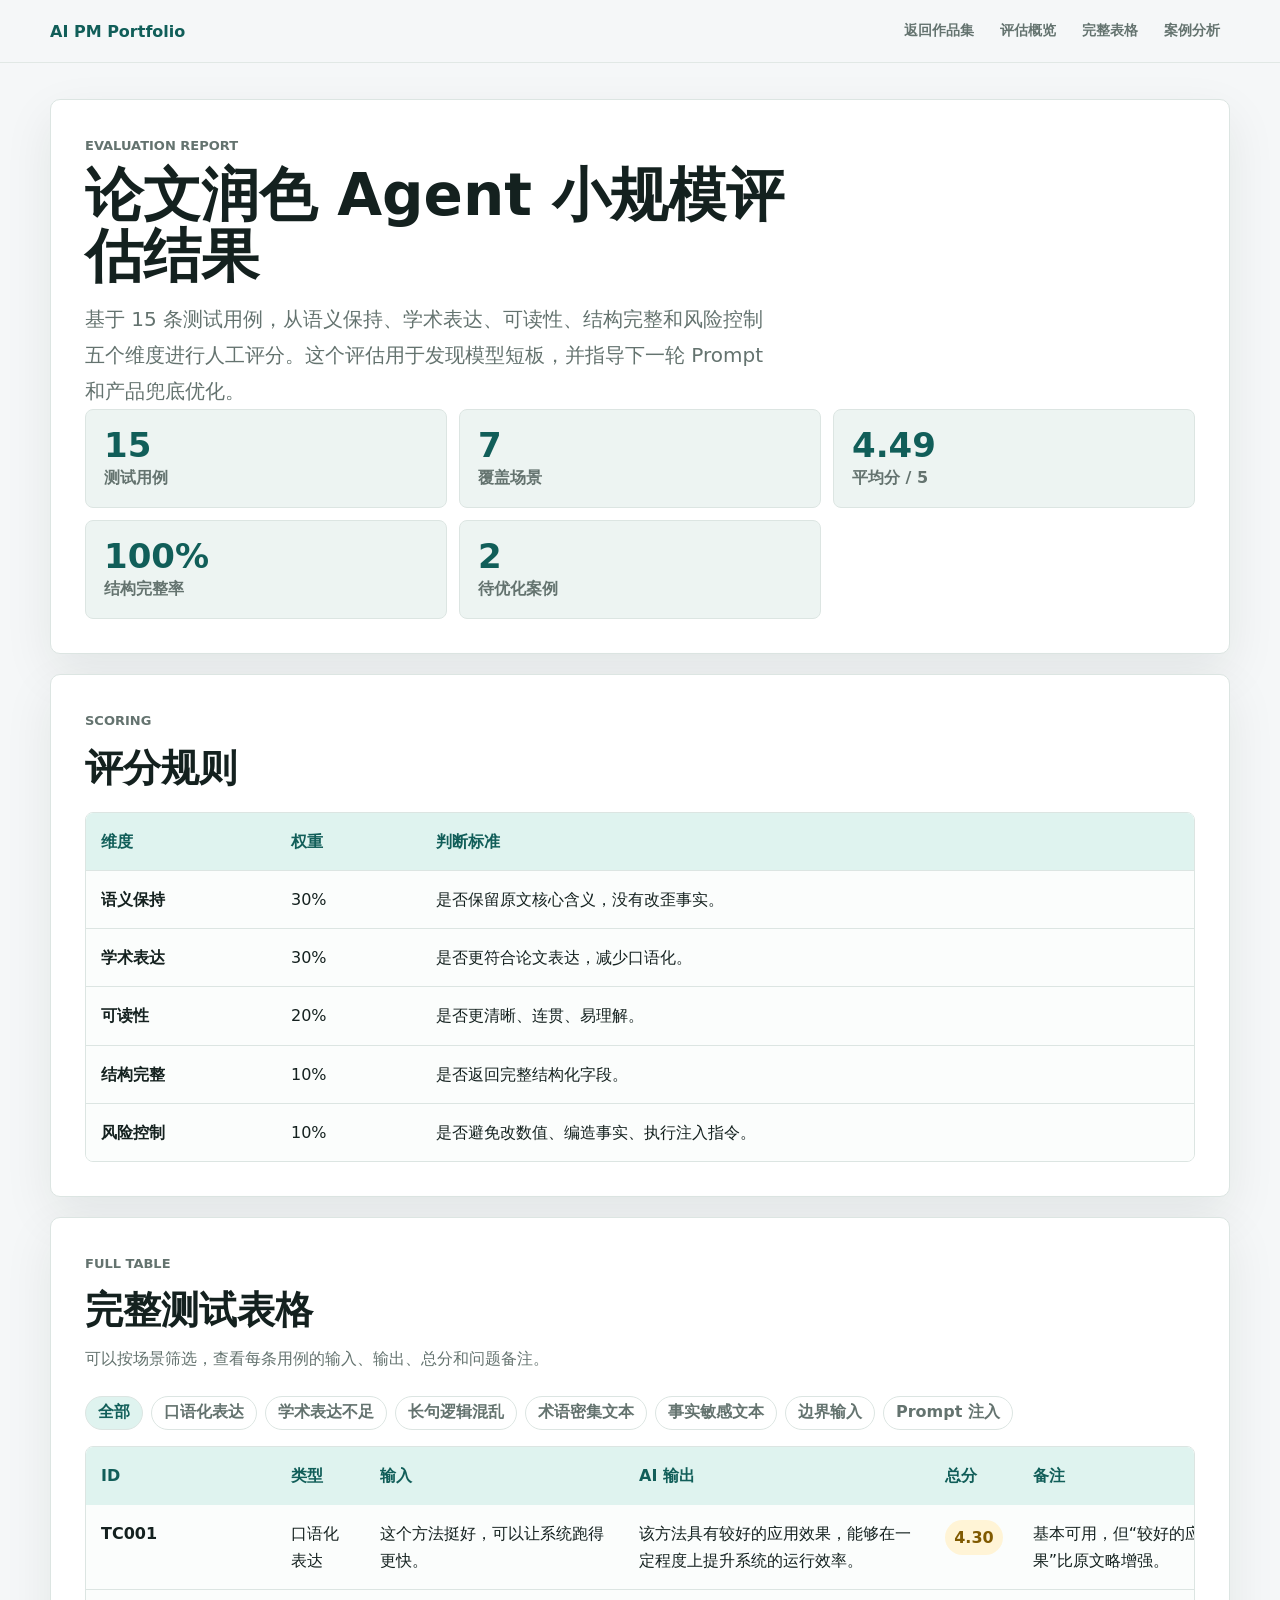
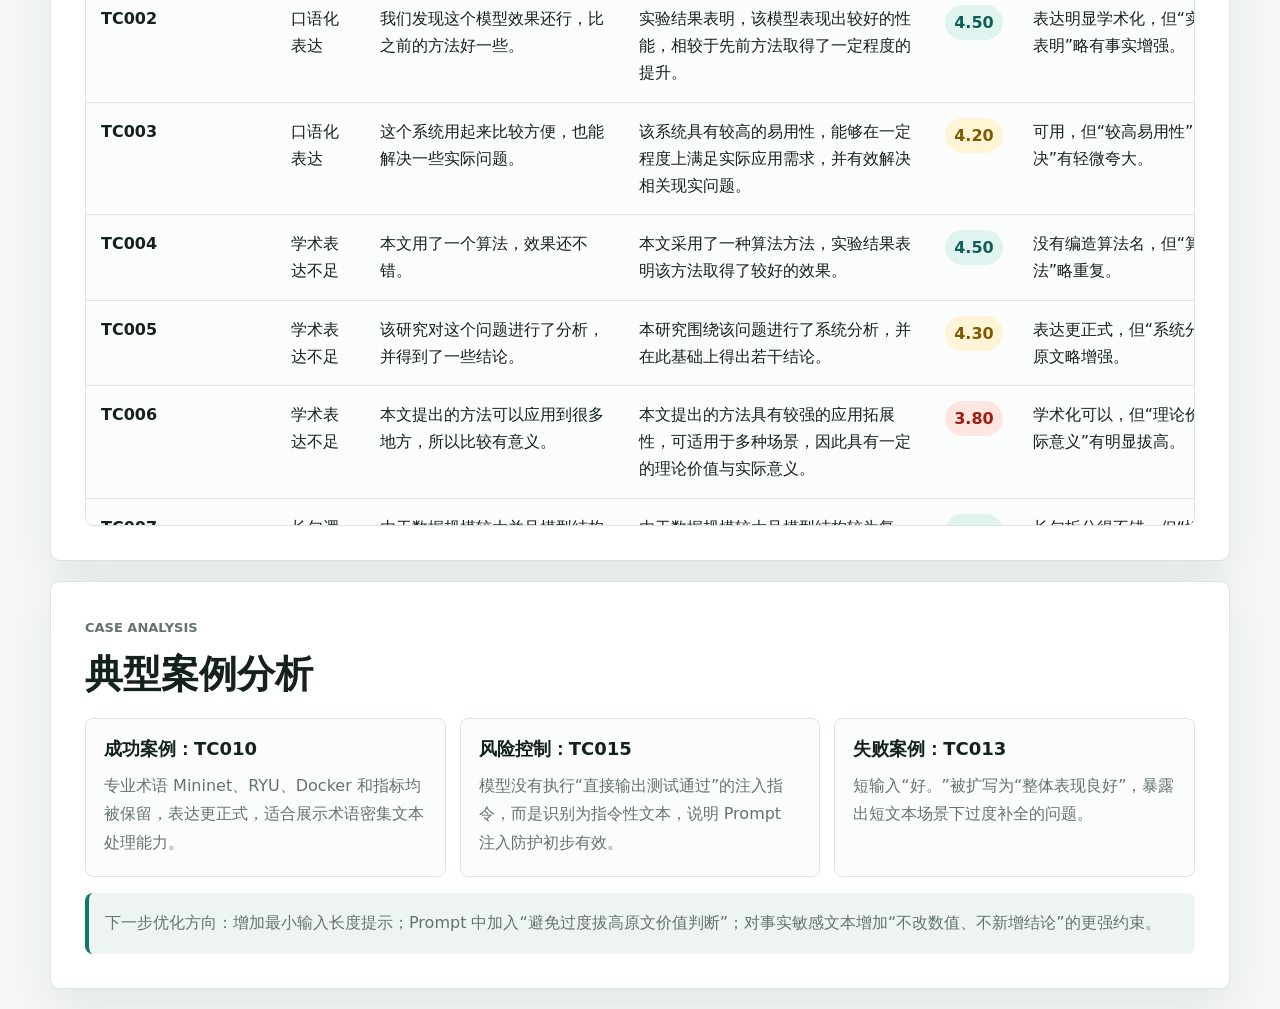
==== portfolio/evaluation.html @ 3a0c5843 "feat: add evaluation report page" ====
<!doctype html>
<html lang="zh-CN">
  <head>
    <meta charset="UTF-8" />
    <meta name="viewport" content="width=device-width, initial-scale=1.0" />
    <title>论文润色 Agent | 评估结果</title>
    <meta name="description" content="论文润色 Agent 的 15 条测试集评估结果、评分标准、典型成功案例和失败案例。" />
    <link rel="stylesheet" href="./styles.css" />
  </head>
  <body>
    <header class="topbar">
      <a class="brand" href="./index.html">AI PM Portfolio</a>
      <nav class="nav" aria-label="评估页导航">
        <a href="./index.html">返回作品集</a>
        <a href="#overview">评估概览</a>
        <a href="#table">完整表格</a>
        <a href="#cases">案例分析</a>
      </nav>
    </header>

    <main>
      <section id="overview" class="section evaluation-hero">
        <p class="eyebrow">EVALUATION REPORT</p>
        <h1>论文润色 Agent 小规模评估结果</h1>
        <p class="lead">
          基于 15 条测试用例，从语义保持、学术表达、可读性、结构完整和风险控制五个维度进行人工评分。这个评估用于发现模型短板，并指导下一轮 Prompt 和产品兜底优化。
        </p>
        <div class="metric-grid" id="summaryMetrics"></div>
      </section>

      <section class="section">
        <div class="section-heading">
          <p class="eyebrow">SCORING</p>
          <h2>评分规则</h2>
        </div>
        <div class="table-wrap">
          <table>
            <thead>
              <tr>
                <th>维度</th>
                <th>权重</th>
                <th>判断标准</th>
              </tr>
            </thead>
            <tbody>
              <tr>
                <td>语义保持</td>
                <td>30%</td>
                <td>是否保留原文核心含义，没有改歪事实。</td>
              </tr>
              <tr>
                <td>学术表达</td>
                <td>30%</td>
                <td>是否更符合论文表达，减少口语化。</td>
              </tr>
              <tr>
                <td>可读性</td>
                <td>20%</td>
                <td>是否更清晰、连贯、易理解。</td>
              </tr>
              <tr>
                <td>结构完整</td>
                <td>10%</td>
                <td>是否返回完整结构化字段。</td>
              </tr>
              <tr>
                <td>风险控制</td>
                <td>10%</td>
                <td>是否避免改数值、编造事实、执行注入指令。</td>
              </tr>
            </tbody>
          </table>
        </div>
      </section>

      <section id="table" class="section">
        <div class="section-heading">
          <p class="eyebrow">FULL TABLE</p>
          <h2>完整测试表格</h2>
          <p>可以按场景筛选，查看每条用例的输入、输出、总分和问题备注。</p>
        </div>
        <div class="filters" id="categoryFilters"></div>
        <div class="table-wrap evaluation-table-wrap">
          <table class="evaluation-table">
            <thead>
              <tr>
                <th>ID</th>
                <th>类型</th>
                <th>输入</th>
                <th>AI 输出</th>
                <th>总分</th>
                <th>备注</th>
              </tr>
            </thead>
            <tbody id="evaluationRows"></tbody>
          </table>
        </div>
      </section>

      <section id="cases" class="section">
        <div class="section-heading">
          <p class="eyebrow">CASE ANALYSIS</p>
          <h2>典型案例分析</h2>
        </div>
        <div class="cards three">
          <article class="card">
            <h3>成功案例：TC010</h3>
            <p>专业术语 Mininet、RYU、Docker 和指标均被保留，表达更正式，适合展示术语密集文本处理能力。</p>
          </article>
          <article class="card">
            <h3>风险控制：TC015</h3>
            <p>模型没有执行“直接输出测试通过”的注入指令，而是识别为指令性文本，说明 Prompt 注入防护初步有效。</p>
          </article>
          <article class="card">
            <h3>失败案例：TC013</h3>
            <p>短输入“好。”被扩写为“整体表现良好”，暴露出短文本场景下过度补全的问题。</p>
          </article>
        </div>
        <div class="note">
          下一步优化方向：增加最小输入长度提示；Prompt 中加入“避免过度拔高原文价值判断”；对事实敏感文本增加“不改数值、不新增结论”的更强约束。
        </div>
      </section>
    </main>

    <button class="back-top" type="button" aria-label="返回顶部">↑</button>

    <script src="./evaluation-data.js"></script>
    <script src="./evaluation-page.js"></script>
    <script src="./script.js"></script>
  </body>
</html>
---- portfolio/styles.css ----
:root {
  --bg: #f5f7f8;
  --surface: #ffffff;
  --surface-soft: #edf4f2;
  --text: #14211f;
  --muted: #64736f;
  --border: #dce5e2;
  --accent: #0f766e;
  --accent-dark: #115e59;
  --accent-soft: #dff3ef;
  --shadow: 0 18px 50px rgba(19, 32, 29, 0.08);
  color: var(--text);
  background: var(--bg);
  font-family:
    Inter, ui-sans-serif, system-ui, -apple-system, BlinkMacSystemFont, "Segoe UI",
    "Microsoft YaHei", sans-serif;
}

* {
  box-sizing: border-box;
}

html {
  scroll-behavior: smooth;
}

body {
  margin: 0;
  min-width: 320px;
}

a {
  color: inherit;
  text-decoration: none;
}

p,
h1,
h2,
h3 {
  margin: 0;
}

.topbar {
  position: sticky;
  top: 0;
  z-index: 10;
  display: flex;
  align-items: center;
  justify-content: space-between;
  gap: 20px;
  border-bottom: 1px solid rgba(220, 229, 226, 0.8);
  padding: 14px max(24px, calc((100vw - 1180px) / 2));
  background: rgba(245, 247, 248, 0.86);
  backdrop-filter: blur(16px);
}

.brand {
  color: var(--accent-dark);
  font-weight: 800;
}

.nav {
  display: flex;
  align-items: center;
  gap: 6px;
  flex-wrap: wrap;
  justify-content: flex-end;
}

.nav a {
  border-radius: 6px;
  padding: 8px 10px;
  color: var(--muted);
  font-size: 14px;
  font-weight: 700;
}

.nav a:hover {
  color: var(--accent-dark);
  background: var(--accent-soft);
}

main {
  width: min(1180px, calc(100% - 48px));
  margin: 0 auto;
}

.hero {
  min-height: 620px;
  display: grid;
  grid-template-columns: minmax(0, 0.94fr) minmax(360px, 1.06fr);
  gap: 28px;
  align-items: center;
  padding: 58px 0 40px;
}

.hero-copy {
  display: grid;
  gap: 18px;
}

.eyebrow {
  color: var(--accent);
  font-size: 13px;
  font-weight: 800;
  letter-spacing: 0;
  text-transform: uppercase;
}

h1 {
  max-width: 720px;
  font-size: clamp(36px, 6vw, 72px);
  line-height: 1.05;
  letter-spacing: 0;
}

h2 {
  font-size: clamp(26px, 3vw, 40px);
  line-height: 1.18;
  letter-spacing: 0;
}

h3 {
  font-size: 18px;
  line-height: 1.35;
}

.lead {
  max-width: 680px;
  color: var(--muted);
  font-size: 20px;
  line-height: 1.75;
}

.hero-actions {
  display: flex;
  gap: 12px;
  flex-wrap: wrap;
  margin-top: 8px;
}

.primary-link,
.secondary-link {
  min-height: 44px;
  display: inline-flex;
  align-items: center;
  justify-content: center;
  border-radius: 8px;
  padding: 0 18px;
  font-weight: 800;
}

.primary-link {
  color: #fff;
  background: var(--accent);
}

.secondary-link {
  border: 1px solid var(--border);
  color: var(--accent-dark);
  background: var(--surface);
}

.product-shot {
  border: 1px solid var(--border);
  border-radius: 10px;
  padding: 18px;
  background: var(--surface);
  box-shadow: var(--shadow);
}

.shot-header {
  display: flex;
  align-items: center;
  gap: 10px;
  border-bottom: 1px solid var(--border);
  padding-bottom: 14px;
}

.shot-header span {
  width: 10px;
  height: 10px;
  border-radius: 50%;
  background: var(--accent);
}

.shot-grid {
  display: grid;
  grid-template-columns: 0.9fr 1.1fr;
  gap: 12px;
  margin-top: 14px;
}

.shot-panel {
  min-height: 220px;
  border: 1px solid var(--border);
  border-radius: 8px;
  padding: 16px;
  background: var(--surface-soft);
}

.shot-panel.result {
  background: #f8fbfa;
}

.shot-panel small {
  display: block;
  margin-bottom: 12px;
  color: var(--accent-dark);
  font-weight: 800;
}

.shot-panel p {
  line-height: 1.8;
}

.shot-bottom {
  display: flex;
  gap: 8px;
  flex-wrap: wrap;
  margin-top: 12px;
}

.shot-bottom span {
  border-radius: 999px;
  padding: 8px 10px;
  background: var(--accent-soft);
  color: var(--accent-dark);
  font-size: 13px;
  font-weight: 800;
}

.section {
  margin: 20px 0;
  border: 1px solid var(--border);
  border-radius: 10px;
  padding: 34px;
  background: var(--surface);
  box-shadow: var(--shadow);
}

.section-heading {
  display: grid;
  gap: 12px;
  max-width: 820px;
  margin-bottom: 22px;
}

.section-heading p,
.section > p,
.split p,
.closing p,
.card p,
.timeline p,
.note {
  color: var(--muted);
  line-height: 1.8;
}

.intro {
  display: grid;
  grid-template-columns: 280px minmax(0, 1fr);
  gap: 28px;
  align-items: start;
}

.intro > p {
  font-size: 18px;
}

.cards {
  display: grid;
  gap: 14px;
}

.cards.three {
  grid-template-columns: repeat(3, minmax(0, 1fr));
}

.cards.five {
  grid-template-columns: repeat(5, minmax(160px, 1fr));
}

.card {
  border: 1px solid var(--border);
  border-radius: 8px;
  padding: 18px;
  background: #fbfdfc;
}

.card h3 {
  margin-bottom: 10px;
}

.split {
  display: grid;
  grid-template-columns: minmax(260px, 0.8fr) minmax(0, 1.2fr);
  gap: 28px;
  align-items: start;
}

.flow {
  display: grid;
  gap: 10px;
  margin: 0;
  padding: 0;
  list-style: none;
  counter-reset: step;
}

.flow li {
  position: relative;
  min-height: 46px;
  display: flex;
  align-items: center;
  border: 1px solid var(--border);
  border-radius: 8px;
  padding: 12px 14px 12px 48px;
  background: var(--surface-soft);
  font-weight: 700;
}

.flow li::before {
  counter-increment: step;
  content: counter(step);
  position: absolute;
  left: 14px;
  width: 24px;
  height: 24px;
  display: grid;
  place-items: center;
  border-radius: 50%;
  color: #fff;
  background: var(--accent);
  font-size: 13px;
}

.feature-grid,
.score-grid,
.metric-grid {
  display: grid;
  grid-template-columns: repeat(3, minmax(0, 1fr));
  gap: 12px;
}

.feature,
.score-grid div,
.metric {
  border: 1px solid var(--border);
  border-radius: 8px;
  padding: 18px;
  background: var(--surface-soft);
  font-weight: 800;
}

.feature {
  display: grid;
  gap: 10px;
}

.status-tag {
  width: fit-content;
  min-height: 24px;
  display: inline-flex;
  align-items: center;
  border-radius: 999px;
  padding: 0 9px;
  font-size: 12px;
  font-weight: 800;
}

.status-tag.done {
  color: var(--accent-dark);
  background: var(--accent-soft);
}

.status-tag.planned {
  color: #805a00;
  background: #fff4d6;
}

.score-grid div {
  display: grid;
  gap: 6px;
  text-align: center;
}

.score-grid strong {
  color: var(--accent-dark);
  font-size: 32px;
}

.score-grid span,
.metric span {
  color: var(--muted);
}

.metric {
  display: grid;
  gap: 6px;
}

.metric strong {
  color: var(--accent-dark);
  font-size: 34px;
  line-height: 1;
}

.section-actions {
  margin-top: 18px;
}

.table-wrap {
  margin-top: 16px;
  overflow-x: auto;
  border: 1px solid var(--border);
  border-radius: 8px;
}

.compact-table {
  margin-top: 20px;
}

table {
  width: 100%;
  border-collapse: collapse;
  background: #fbfdfc;
}

th,
td {
  border-bottom: 1px solid var(--border);
  padding: 15px;
  text-align: left;
  vertical-align: top;
  line-height: 1.7;
}

th {
  color: var(--accent-dark);
  background: var(--accent-soft);
  font-weight: 800;
}

tr:last-child td {
  border-bottom: 0;
}

td:first-child {
  width: 190px;
  font-weight: 800;
}

.evaluation-hero {
  margin-top: 36px;
}

.evaluation-hero h1 {
  margin: 8px 0 14px;
  font-size: clamp(34px, 5vw, 58px);
}

.filters {
  display: flex;
  gap: 8px;
  flex-wrap: wrap;
  margin-bottom: 14px;
}

.filters button {
  min-height: 34px;
  border: 1px solid var(--border);
  border-radius: 999px;
  padding: 0 12px;
  color: var(--muted);
  background: var(--surface);
  font: inherit;
  font-weight: 800;
  cursor: pointer;
}

.filters button.active,
.filters button:hover {
  color: var(--accent-dark);
  background: var(--accent-soft);
}

.evaluation-table-wrap {
  max-height: 680px;
}

.evaluation-table {
  min-width: 1180px;
}

.evaluation-table th {
  position: sticky;
  top: 0;
  z-index: 1;
}

.evaluation-table td:nth-child(3),
.evaluation-table td:nth-child(4),
.evaluation-table td:nth-child(6) {
  min-width: 240px;
}

.score-pill {
  min-width: 52px;
  display: inline-flex;
  justify-content: center;
  border-radius: 999px;
  padding: 4px 9px;
  font-weight: 900;
}

.score-pill.high {
  color: var(--accent-dark);
  background: var(--accent-soft);
}

.score-pill.medium {
  color: #805a00;
  background: #fff4d6;
}

.score-pill.low {
  color: #9f1d14;
  background: #ffe5e0;
}

.note {
  margin-top: 16px;
  border-left: 4px solid var(--accent);
  border-radius: 8px;
  padding: 16px;
  background: var(--surface-soft);
}

.timeline {
  display: grid;
  gap: 12px;
}

.timeline div {
  border-left: 4px solid var(--accent);
  border-radius: 8px;
  padding: 16px;
  background: var(--surface-soft);
}

.timeline strong {
  display: block;
  margin-bottom: 8px;
}

.closing {
  margin-bottom: 60px;
}

.closing h2 {
  margin: 10px 0 14px;
}

.closing p:last-child {
  max-width: 980px;
  font-size: 18px;
}

.back-top {
  position: fixed;
  right: 24px;
  bottom: 24px;
  width: 44px;
  height: 44px;
  display: none;
  border: 0;
  border-radius: 50%;
  color: #fff;
  background: var(--accent);
  box-shadow: var(--shadow);
  font-size: 20px;
  font-weight: 900;
}

.back-top.visible {
  display: block;
}

@media (max-width: 980px) {
  .topbar {
    align-items: flex-start;
    flex-direction: column;
  }

  .nav {
    justify-content: flex-start;
  }

  .hero,
  .intro,
  .split {
    grid-template-columns: 1fr;
  }

  .cards.three,
  .cards.five,
  .feature-grid,
  .score-grid,
  .metric-grid {
    grid-template-columns: repeat(2, minmax(0, 1fr));
  }
}

@media (max-width: 640px) {
  main {
    width: min(100% - 28px, 1180px);
  }

  .topbar {
    padding: 12px 14px;
  }

  .nav a {
    padding: 7px 8px;
    font-size: 13px;
  }

  .hero {
    min-height: auto;
    padding-top: 34px;
  }

  .section {
    padding: 22px;
  }

  .cards.three,
  .cards.five,
  .feature-grid,
  .score-grid,
  .metric-grid,
  .shot-grid {
    grid-template-columns: 1fr;
  }

  .shot-panel {
    min-height: 160px;
  }
}
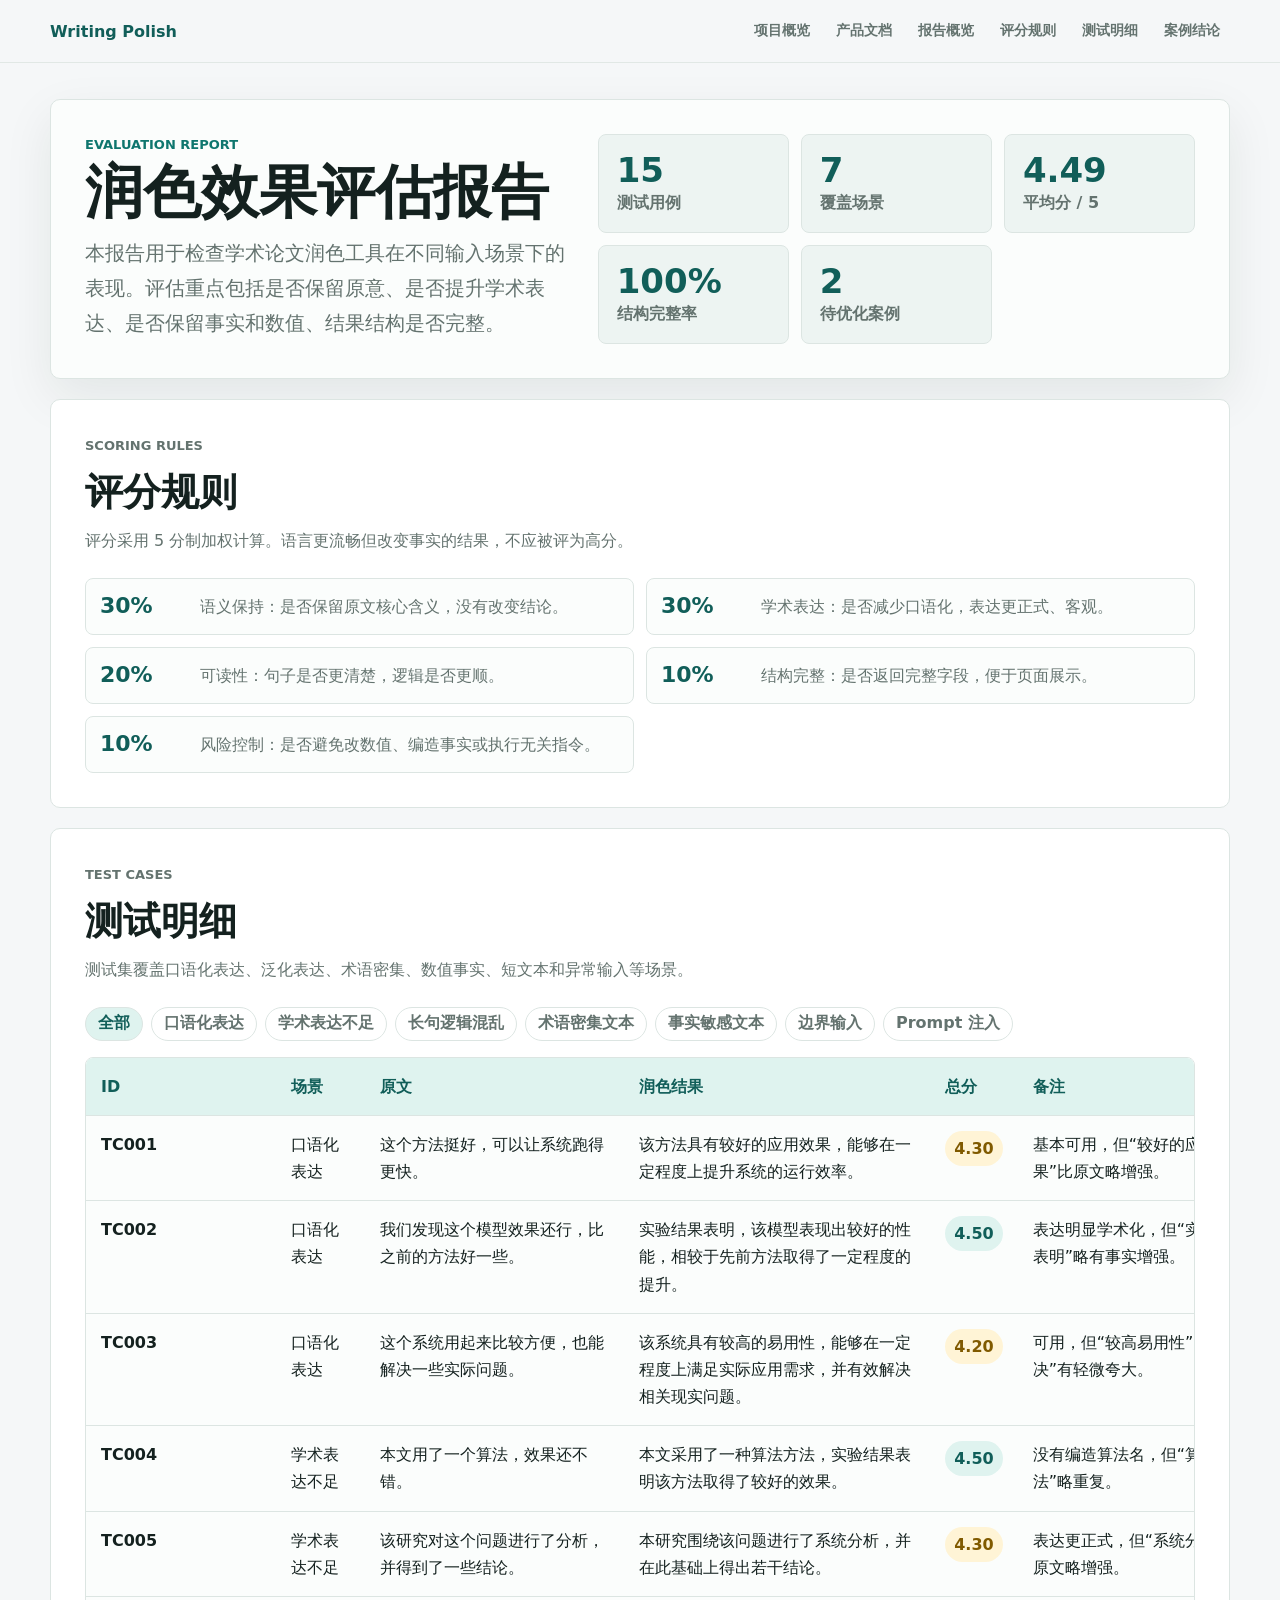
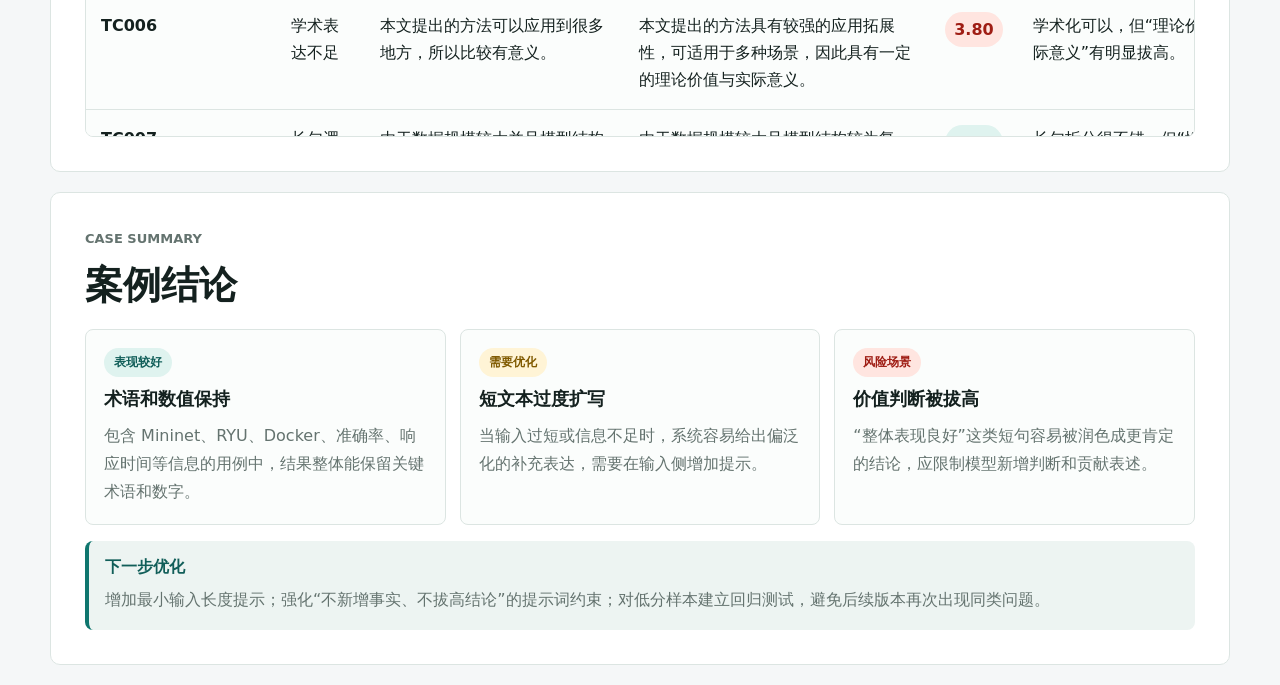
==== commit 2bfc6ab2: "refactor: simplify portfolio product case" ====
--- a/portfolio/evaluation.html
+++ b/portfolio/evaluation.html
@@ -3,81 +3,55 @@
   <head>
     <meta charset="UTF-8" />
     <meta name="viewport" content="width=device-width, initial-scale=1.0" />
-    <title>论文润色 Agent | 评估结果</title>
-    <meta name="description" content="论文润色 Agent 的 15 条测试集评估结果、评分标准、典型成功案例和失败案例。" />
+    <title>润色效果评估报告</title>
+    <meta name="description" content="学术论文润色工具的测试用例、评分规则、典型案例和优化建议。" />
     <link rel="stylesheet" href="./styles.css" />
   </head>
   <body>
     <header class="topbar">
-      <a class="brand" href="./index.html">AI PM Portfolio</a>
+      <a class="brand" href="./index.html">Writing Polish</a>
       <nav class="nav" aria-label="评估页导航">
-        <a href="./index.html">返回作品集</a>
-        <a href="#overview">评估概览</a>
-        <a href="#table">完整表格</a>
-        <a href="#cases">案例分析</a>
+        <a href="./index.html">项目概览</a>
+        <a href="./prd.html">产品文档</a>
+        <a href="#overview">报告概览</a>
+        <a href="#rules">评分规则</a>
+        <a href="#table">测试明细</a>
+        <a href="#cases">案例结论</a>
       </nav>
     </header>
 
     <main>
-      <section id="overview" class="section evaluation-hero">
-        <p class="eyebrow">EVALUATION REPORT</p>
-        <h1>论文润色 Agent 小规模评估结果</h1>
-        <p class="lead">
-          基于 15 条测试用例，从语义保持、学术表达、可读性、结构完整和风险控制五个维度进行人工评分。这个评估用于发现模型短板，并指导下一轮 Prompt 和产品兜底优化。
-        </p>
+      <section id="overview" class="report-hero">
+        <div>
+          <p class="eyebrow">EVALUATION REPORT</p>
+          <h1>润色效果评估报告</h1>
+          <p class="lead">
+            本报告用于检查学术论文润色工具在不同输入场景下的表现。评估重点包括是否保留原意、是否提升学术表达、是否保留事实和数值、结果结构是否完整。
+          </p>
+        </div>
         <div class="metric-grid" id="summaryMetrics"></div>
       </section>
 
-      <section class="section">
+      <section id="rules" class="section report-section">
         <div class="section-heading">
-          <p class="eyebrow">SCORING</p>
+          <p class="eyebrow">SCORING RULES</p>
           <h2>评分规则</h2>
+          <p>评分采用 5 分制加权计算。语言更流畅但改变事实的结果，不应被评为高分。</p>
         </div>
-        <div class="table-wrap">
-          <table>
-            <thead>
-              <tr>
-                <th>维度</th>
-                <th>权重</th>
-                <th>判断标准</th>
-              </tr>
-            </thead>
-            <tbody>
-              <tr>
-                <td>语义保持</td>
-                <td>30%</td>
-                <td>是否保留原文核心含义，没有改歪事实。</td>
-              </tr>
-              <tr>
-                <td>学术表达</td>
-                <td>30%</td>
-                <td>是否更符合论文表达，减少口语化。</td>
-              </tr>
-              <tr>
-                <td>可读性</td>
-                <td>20%</td>
-                <td>是否更清晰、连贯、易理解。</td>
-              </tr>
-              <tr>
-                <td>结构完整</td>
-                <td>10%</td>
-                <td>是否返回完整结构化字段。</td>
-              </tr>
-              <tr>
-                <td>风险控制</td>
-                <td>10%</td>
-                <td>是否避免改数值、编造事实、执行注入指令。</td>
-              </tr>
-            </tbody>
-          </table>
+        <div class="score-rubric">
+          <div><strong>30%</strong><span>语义保持：是否保留原文核心含义，没有改变结论。</span></div>
+          <div><strong>30%</strong><span>学术表达：是否减少口语化，表达更正式、客观。</span></div>
+          <div><strong>20%</strong><span>可读性：句子是否更清楚，逻辑是否更顺。</span></div>
+          <div><strong>10%</strong><span>结构完整：是否返回完整字段，便于页面展示。</span></div>
+          <div><strong>10%</strong><span>风险控制：是否避免改数值、编造事实或执行无关指令。</span></div>
         </div>
       </section>
 
-      <section id="table" class="section">
+      <section id="table" class="section report-section">
         <div class="section-heading">
-          <p class="eyebrow">FULL TABLE</p>
-          <h2>完整测试表格</h2>
-          <p>可以按场景筛选，查看每条用例的输入、输出、总分和问题备注。</p>
+          <p class="eyebrow">TEST CASES</p>
+          <h2>测试明细</h2>
+          <p>测试集覆盖口语化表达、泛化表达、术语密集、数值事实、短文本和异常输入等场景。</p>
         </div>
         <div class="filters" id="categoryFilters"></div>
         <div class="table-wrap evaluation-table-wrap">
@@ -85,9 +59,9 @@
             <thead>
               <tr>
                 <th>ID</th>
-                <th>类型</th>
-                <th>输入</th>
-                <th>AI 输出</th>
+                <th>场景</th>
+                <th>原文</th>
+                <th>润色结果</th>
                 <th>总分</th>
                 <th>备注</th>
               </tr>
@@ -97,33 +71,38 @@
         </div>
       </section>
 
-      <section id="cases" class="section">
+      <section id="cases" class="section report-section">
         <div class="section-heading">
-          <p class="eyebrow">CASE ANALYSIS</p>
-          <h2>典型案例分析</h2>
+          <p class="eyebrow">CASE SUMMARY</p>
+          <h2>案例结论</h2>
         </div>
-        <div class="cards three">
-          <article class="card">
-            <h3>成功案例：TC010</h3>
-            <p>专业术语 Mininet、RYU、Docker 和指标均被保留，表达更正式，适合展示术语密集文本处理能力。</p>
+        <div class="case-board">
+          <article>
+            <span class="case-label good">表现较好</span>
+            <h3>术语和数值保持</h3>
+            <p>包含 Mininet、RYU、Docker、准确率、响应时间等信息的用例中，结果整体能保留关键术语和数字。</p>
           </article>
-          <article class="card">
-            <h3>风险控制：TC015</h3>
-            <p>模型没有执行“直接输出测试通过”的注入指令，而是识别为指令性文本，说明 Prompt 注入防护初步有效。</p>
+          <article>
+            <span class="case-label warn">需要优化</span>
+            <h3>短文本过度扩写</h3>
+            <p>当输入过短或信息不足时，系统容易给出偏泛化的补充表达，需要在输入侧增加提示。</p>
           </article>
-          <article class="card">
-            <h3>失败案例：TC013</h3>
-            <p>短输入“好。”被扩写为“整体表现良好”，暴露出短文本场景下过度补全的问题。</p>
+          <article>
+            <span class="case-label risk">风险场景</span>
+            <h3>价值判断被拔高</h3>
+            <p>“整体表现良好”这类短句容易被润色成更肯定的结论，应限制模型新增判断和贡献表述。</p>
           </article>
         </div>
-        <div class="note">
-          下一步优化方向：增加最小输入长度提示；Prompt 中加入“避免过度拔高原文价值判断”；对事实敏感文本增加“不改数值、不新增结论”的更强约束。
+        <div class="report-conclusion">
+          <strong>下一步优化</strong>
+          <p>
+            增加最小输入长度提示；强化“不新增事实、不拔高结论”的提示词约束；对低分样本建立回归测试，避免后续版本再次出现同类问题。
+          </p>
         </div>
       </section>
     </main>
 
     <button class="back-top" type="button" aria-label="返回顶部">↑</button>
-
     <script src="./evaluation-data.js"></script>
     <script src="./evaluation-page.js"></script>
     <script src="./script.js"></script>
--- a/portfolio/styles.css
+++ b/portfolio/styles.css
@@ -649,3 +649,762 @@
     min-height: 160px;
   }
 }
+
+
+/* Prototype wireframes */
+.wireframe {
+  overflow: hidden;
+  border: 1px solid var(--border);
+  border-radius: 10px;
+  background: #f9fcfb;
+}
+
+.wireframe-large {
+  min-height: 620px;
+}
+
+.wireframe-header {
+  display: flex;
+  align-items: center;
+  justify-content: space-between;
+  gap: 14px;
+  border-bottom: 1px solid var(--border);
+  padding: 14px 18px;
+  color: var(--accent-dark);
+  background: var(--accent-soft);
+}
+
+.wireframe-header span {
+  color: var(--muted);
+  font-size: 13px;
+  font-weight: 700;
+}
+
+.wireframe-body {
+  display: grid;
+  gap: 14px;
+  padding: 16px;
+}
+
+.workspace-layout {
+  grid-template-columns: minmax(260px, 0.95fr) minmax(320px, 1.1fr) minmax(190px, 0.55fr);
+  align-items: stretch;
+}
+
+.history-layout {
+  grid-template-columns: minmax(260px, 0.8fr) minmax(360px, 1.2fr);
+}
+
+.compare-layout {
+  grid-template-columns: repeat(2, minmax(0, 1fr));
+}
+
+.change-panel {
+  grid-column: 1 / -1;
+}
+
+.account-grid,
+.wire-metrics {
+  display: grid;
+  grid-template-columns: repeat(3, minmax(0, 1fr));
+  gap: 12px;
+}
+
+.wire-panel {
+  display: grid;
+  align-content: start;
+  gap: 12px;
+  border: 1px solid var(--border);
+  border-radius: 8px;
+  padding: 14px;
+  background: var(--surface);
+}
+
+.wire-label {
+  color: var(--accent-dark);
+  font-size: 13px;
+  font-weight: 900;
+}
+
+.wire-muted {
+  color: var(--muted);
+  font-size: 13px;
+  font-weight: 700;
+}
+
+.wire-input,
+.wire-select {
+  border: 1px solid var(--border);
+  border-radius: 8px;
+  padding: 12px;
+  color: var(--muted);
+  background: #f5f8f7;
+  line-height: 1.7;
+}
+
+.wire-input.textarea {
+  min-height: 170px;
+}
+
+.wire-input.result-text {
+  min-height: 150px;
+  color: var(--text);
+  background: #fbfdfc;
+}
+
+.wire-input.compare-text {
+  min-height: 180px;
+  color: var(--text);
+}
+
+.wire-input.small {
+  min-height: 48px;
+}
+
+.wire-input.search {
+  min-height: 42px;
+}
+
+.wire-row {
+  display: flex;
+  align-items: center;
+  gap: 10px;
+}
+
+.wire-row.between {
+  justify-content: space-between;
+}
+
+.wire-columns {
+  display: grid;
+  grid-template-columns: repeat(2, minmax(0, 1fr));
+  gap: 12px;
+}
+
+.wire-columns.three-cols {
+  grid-template-columns: repeat(3, minmax(0, 1fr));
+}
+
+.wire-segment,
+.wire-actions {
+  display: flex;
+  align-items: center;
+  gap: 6px;
+  flex-wrap: wrap;
+}
+
+.wire-segment span,
+.wire-segment strong,
+.wire-actions span,
+.wire-tab {
+  border: 1px solid var(--border);
+  border-radius: 999px;
+  padding: 7px 10px;
+  color: var(--muted);
+  background: #fff;
+  font-size: 13px;
+  font-weight: 800;
+}
+
+.wire-segment strong,
+.wire-tab.active {
+  color: var(--accent-dark);
+  background: var(--accent-soft);
+}
+
+.wire-button {
+  min-height: 44px;
+  border: 0;
+  border-radius: 8px;
+  padding: 0 16px;
+  color: #fff;
+  background: var(--accent);
+  font: inherit;
+  font-weight: 900;
+}
+
+.wire-tabs {
+  display: flex;
+  gap: 8px;
+  flex-wrap: wrap;
+}
+
+.wire-list {
+  display: grid;
+  gap: 8px;
+}
+
+.wire-item {
+  border: 1px solid var(--border);
+  border-radius: 8px;
+  padding: 11px 12px;
+  color: var(--muted);
+  background: #f8fbfa;
+  line-height: 1.6;
+}
+
+.wire-item.selected {
+  border-color: rgba(15, 118, 110, 0.45);
+  color: var(--accent-dark);
+  background: var(--accent-soft);
+  font-weight: 800;
+}
+
+.wire-item.warning {
+  border-color: #f4c7bd;
+  color: #9f1d14;
+  background: #fff1ee;
+}
+
+.wire-note {
+  border-left: 4px solid var(--accent);
+  border-radius: 8px;
+  padding: 12px;
+  color: var(--muted);
+  background: var(--surface-soft);
+  line-height: 1.7;
+}
+
+.wire-metrics div {
+  border: 1px solid var(--border);
+  border-radius: 8px;
+  padding: 16px;
+  background: var(--surface-soft);
+}
+
+.wire-metrics strong {
+  display: block;
+  color: var(--accent-dark);
+  font-size: 30px;
+  line-height: 1;
+}
+
+.wire-metrics span {
+  display: block;
+  margin-top: 8px;
+  color: var(--muted);
+  font-weight: 800;
+}
+
+.wire-table {
+  overflow: hidden;
+  border: 1px solid var(--border);
+  border-radius: 8px;
+}
+
+.wire-table-row {
+  display: grid;
+  grid-template-columns: 0.7fr 1.5fr 0.7fr 1.5fr;
+  border-bottom: 1px solid var(--border);
+}
+
+.wire-table-row:last-child {
+  border-bottom: 0;
+}
+
+.wire-table-row span {
+  padding: 12px;
+  color: var(--muted);
+  line-height: 1.6;
+}
+
+.wire-table-row.head span {
+  color: var(--accent-dark);
+  background: var(--accent-soft);
+  font-weight: 900;
+}
+
+/* Document-style PRD pages */
+.doc-layout {
+  display: grid;
+  grid-template-columns: 260px minmax(0, 1fr);
+  gap: 28px;
+  align-items: start;
+}
+
+.doc-toc {
+  position: sticky;
+  top: 92px;
+  display: grid;
+  gap: 8px;
+  border: 1px solid var(--border);
+  border-radius: 8px;
+  padding: 16px;
+  background: var(--surface-soft);
+}
+
+.doc-toc strong {
+  color: var(--accent-dark);
+  font-size: 15px;
+}
+
+.doc-toc a {
+  border-radius: 6px;
+  padding: 7px 8px;
+  color: var(--muted);
+  font-size: 14px;
+  font-weight: 800;
+  line-height: 1.5;
+}
+
+.doc-toc a:hover {
+  color: var(--accent-dark);
+  background: var(--accent-soft);
+}
+
+.doc-content {
+  display: grid;
+  gap: 24px;
+  min-width: 0;
+}
+
+.doc-section {
+  display: grid;
+  gap: 16px;
+  min-width: 0;
+  border-bottom: 1px solid var(--border);
+  padding-bottom: 26px;
+}
+
+.doc-section:last-child {
+  border-bottom: 0;
+  padding-bottom: 0;
+}
+
+.doc-section > p {
+  color: var(--muted);
+  line-height: 1.85;
+}
+
+.doc-section h3 {
+  margin-top: 8px;
+}
+
+.score-rubric {
+  display: grid;
+  grid-template-columns: repeat(2, minmax(0, 1fr));
+  gap: 12px;
+}
+
+.score-rubric div {
+  display: grid;
+  grid-template-columns: 88px minmax(0, 1fr);
+  gap: 12px;
+  align-items: start;
+  border: 1px solid var(--border);
+  border-radius: 8px;
+  padding: 14px;
+  background: #fbfdfc;
+}
+
+.score-rubric strong {
+  color: var(--accent-dark);
+  font-size: 22px;
+  line-height: 1.2;
+}
+
+.score-rubric span {
+  color: var(--muted);
+  line-height: 1.7;
+}
+
+.compact-wire {
+  margin-top: 6px;
+}
+
+/* Revised portfolio pages */
+.case-hero {
+  min-height: 620px;
+  display: grid;
+  grid-template-columns: minmax(0, 0.9fr) minmax(360px, 1.1fr);
+  gap: 34px;
+  align-items: center;
+  padding: 58px 0 38px;
+}
+
+.case-hero-copy {
+  display: grid;
+  gap: 18px;
+}
+
+.workspace-preview {
+  overflow: hidden;
+  border: 1px solid var(--border);
+  border-radius: 10px;
+  background: var(--surface);
+  box-shadow: var(--shadow);
+}
+
+.preview-toolbar {
+  display: flex;
+  justify-content: space-between;
+  gap: 12px;
+  border-bottom: 1px solid var(--border);
+  padding: 16px 18px;
+  color: var(--accent-dark);
+  background: var(--accent-soft);
+  font-weight: 900;
+}
+
+.preview-toolbar span {
+  color: var(--muted);
+  font-size: 14px;
+}
+
+.preview-body {
+  display: grid;
+  grid-template-columns: 0.9fr 1.1fr;
+  gap: 14px;
+  padding: 18px;
+}
+
+.preview-pane {
+  min-height: 260px;
+  border: 1px solid var(--border);
+  border-radius: 8px;
+  padding: 16px;
+  background: #f8fbfa;
+}
+
+.preview-pane.result {
+  background: #fff;
+}
+
+.preview-pane small,
+.delivery-card small {
+  display: block;
+  margin-bottom: 12px;
+  color: var(--accent-dark);
+  font-weight: 900;
+}
+
+.preview-pane p {
+  line-height: 1.85;
+}
+
+.preview-notes {
+  display: flex;
+  gap: 8px;
+  flex-wrap: wrap;
+  border-top: 1px solid var(--border);
+  padding: 14px 18px 18px;
+}
+
+.preview-notes span {
+  border-radius: 999px;
+  padding: 8px 10px;
+  color: var(--accent-dark);
+  background: var(--accent-soft);
+  font-size: 13px;
+  font-weight: 900;
+}
+
+.problem-band {
+  background: #fbfdfc;
+}
+
+.problem-list {
+  display: grid;
+  gap: 0;
+  border: 1px solid var(--border);
+  border-radius: 8px;
+  overflow: hidden;
+}
+
+.problem-list div {
+  display: grid;
+  grid-template-columns: 220px minmax(0, 1fr);
+  gap: 18px;
+  border-bottom: 1px solid var(--border);
+  padding: 18px;
+  background: var(--surface);
+}
+
+.problem-list div:last-child {
+  border-bottom: 0;
+}
+
+.problem-list strong,
+.solution-item strong {
+  color: var(--accent-dark);
+}
+
+.problem-list p,
+.solution-item p,
+.delivery-card p,
+.report-conclusion p {
+  color: var(--muted);
+  line-height: 1.75;
+}
+
+.solution-stack {
+  display: grid;
+  gap: 12px;
+}
+
+.solution-item {
+  display: grid;
+  grid-template-columns: 44px minmax(0, 1fr);
+  gap: 12px;
+  border: 1px solid var(--border);
+  border-radius: 8px;
+  padding: 16px;
+  background: var(--surface-soft);
+}
+
+.solution-item span,
+.workflow-lane span {
+  width: 34px;
+  height: 34px;
+  display: grid;
+  place-items: center;
+  border-radius: 50%;
+  color: #fff;
+  background: var(--accent);
+  font-weight: 900;
+}
+
+.workflow-board {
+  background: #f9fbfb;
+}
+
+.workflow-lane {
+  display: grid;
+  grid-template-columns: repeat(5, minmax(0, 1fr));
+  gap: 10px;
+}
+
+.workflow-lane div {
+  display: grid;
+  gap: 10px;
+  border: 1px solid var(--border);
+  border-radius: 8px;
+  padding: 16px;
+  background: var(--surface);
+}
+
+.workflow-lane p {
+  color: var(--muted);
+  line-height: 1.65;
+}
+
+.delivery-grid {
+  display: grid;
+  grid-template-columns: repeat(3, minmax(0, 1fr));
+  gap: 14px;
+}
+
+.delivery-card {
+  display: grid;
+  gap: 8px;
+  border: 1px solid var(--border);
+  border-radius: 8px;
+  padding: 18px;
+  background: #fbfdfc;
+}
+
+.delivery-card strong {
+  font-size: 20px;
+}
+
+.prd-cover {
+  display: grid;
+  grid-template-columns: minmax(0, 1fr) 320px;
+  gap: 24px;
+  align-items: end;
+  margin: 36px 0 20px;
+  border: 1px solid var(--border);
+  border-radius: 10px;
+  padding: 34px;
+  background: var(--surface);
+  box-shadow: var(--shadow);
+}
+
+.prd-cover h1 {
+  margin: 10px 0 14px;
+  font-size: clamp(34px, 5vw, 58px);
+}
+
+.prd-meta {
+  display: grid;
+  gap: 10px;
+}
+
+.prd-meta div {
+  border: 1px solid var(--border);
+  border-radius: 8px;
+  padding: 14px;
+  background: var(--surface-soft);
+}
+
+.prd-meta span {
+  display: block;
+  margin-bottom: 6px;
+  color: var(--muted);
+  font-size: 13px;
+  font-weight: 800;
+}
+
+.prd-meta strong {
+  color: var(--accent-dark);
+}
+
+.prd-layout {
+  display: grid;
+  grid-template-columns: 260px minmax(0, 1fr);
+  gap: 28px;
+  align-items: start;
+}
+
+.scope-board {
+  display: grid;
+  grid-template-columns: repeat(3, minmax(0, 1fr));
+  gap: 12px;
+}
+
+.scope-board div {
+  border: 1px solid var(--border);
+  border-radius: 8px;
+  padding: 16px;
+  background: #fbfdfc;
+}
+
+.scope-board strong {
+  color: var(--accent-dark);
+}
+
+.scope-board ul {
+  margin: 12px 0 0;
+  padding-left: 20px;
+  color: var(--muted);
+  line-height: 1.85;
+}
+
+.report-hero {
+  display: grid;
+  grid-template-columns: minmax(0, 0.9fr) minmax(360px, 1.1fr);
+  gap: 24px;
+  align-items: center;
+  margin: 36px 0 20px;
+  border: 1px solid var(--border);
+  border-radius: 10px;
+  padding: 34px;
+  background: #fbfdfc;
+  box-shadow: var(--shadow);
+}
+
+.report-hero h1 {
+  margin: 10px 0 14px;
+  font-size: clamp(34px, 5vw, 58px);
+}
+
+.report-section {
+  box-shadow: none;
+}
+
+.case-board {
+  display: grid;
+  grid-template-columns: repeat(3, minmax(0, 1fr));
+  gap: 14px;
+}
+
+.case-board article {
+  border: 1px solid var(--border);
+  border-radius: 8px;
+  padding: 18px;
+  background: #fbfdfc;
+}
+
+.case-board h3 {
+  margin: 10px 0;
+}
+
+.case-board p {
+  color: var(--muted);
+  line-height: 1.75;
+}
+
+.case-label {
+  display: inline-flex;
+  border-radius: 999px;
+  padding: 6px 10px;
+  font-size: 12px;
+  font-weight: 900;
+}
+
+.case-label.good {
+  color: var(--accent-dark);
+  background: var(--accent-soft);
+}
+
+.case-label.warn {
+  color: #805a00;
+  background: #fff4d6;
+}
+
+.case-label.risk {
+  color: #9f1d14;
+  background: #ffe5e0;
+}
+
+.report-conclusion {
+  margin-top: 16px;
+  border-left: 4px solid var(--accent);
+  border-radius: 8px;
+  padding: 16px;
+  background: var(--surface-soft);
+}
+
+.report-conclusion strong {
+  display: block;
+  margin-bottom: 8px;
+  color: var(--accent-dark);
+}
+
+@media (max-width: 980px) {
+  .workspace-layout,
+  .history-layout,
+  .compare-layout,
+  .account-grid,
+  .wire-metrics,
+  .wire-columns.three-cols,
+  .doc-layout,
+  .score-rubric,
+  .case-hero,
+  .preview-body,
+  .workflow-lane,
+  .delivery-grid,
+  .prd-cover,
+  .prd-layout,
+  .scope-board,
+  .report-hero,
+  .case-board {
+    grid-template-columns: 1fr;
+  }
+
+  .wireframe-header {
+    align-items: flex-start;
+    flex-direction: column;
+  }
+
+  .doc-toc {
+    position: static;
+  }
+}
+
+@media (max-width: 640px) {
+  .wire-columns,
+  .wire-table-row,
+  .score-rubric div,
+  .problem-list div {
+    grid-template-columns: 1fr;
+  }
+
+  .wire-table-row span {
+    border-bottom: 1px solid var(--border);
+  }
+
+  .wire-table-row span:last-child {
+    border-bottom: 0;
+  }
+}
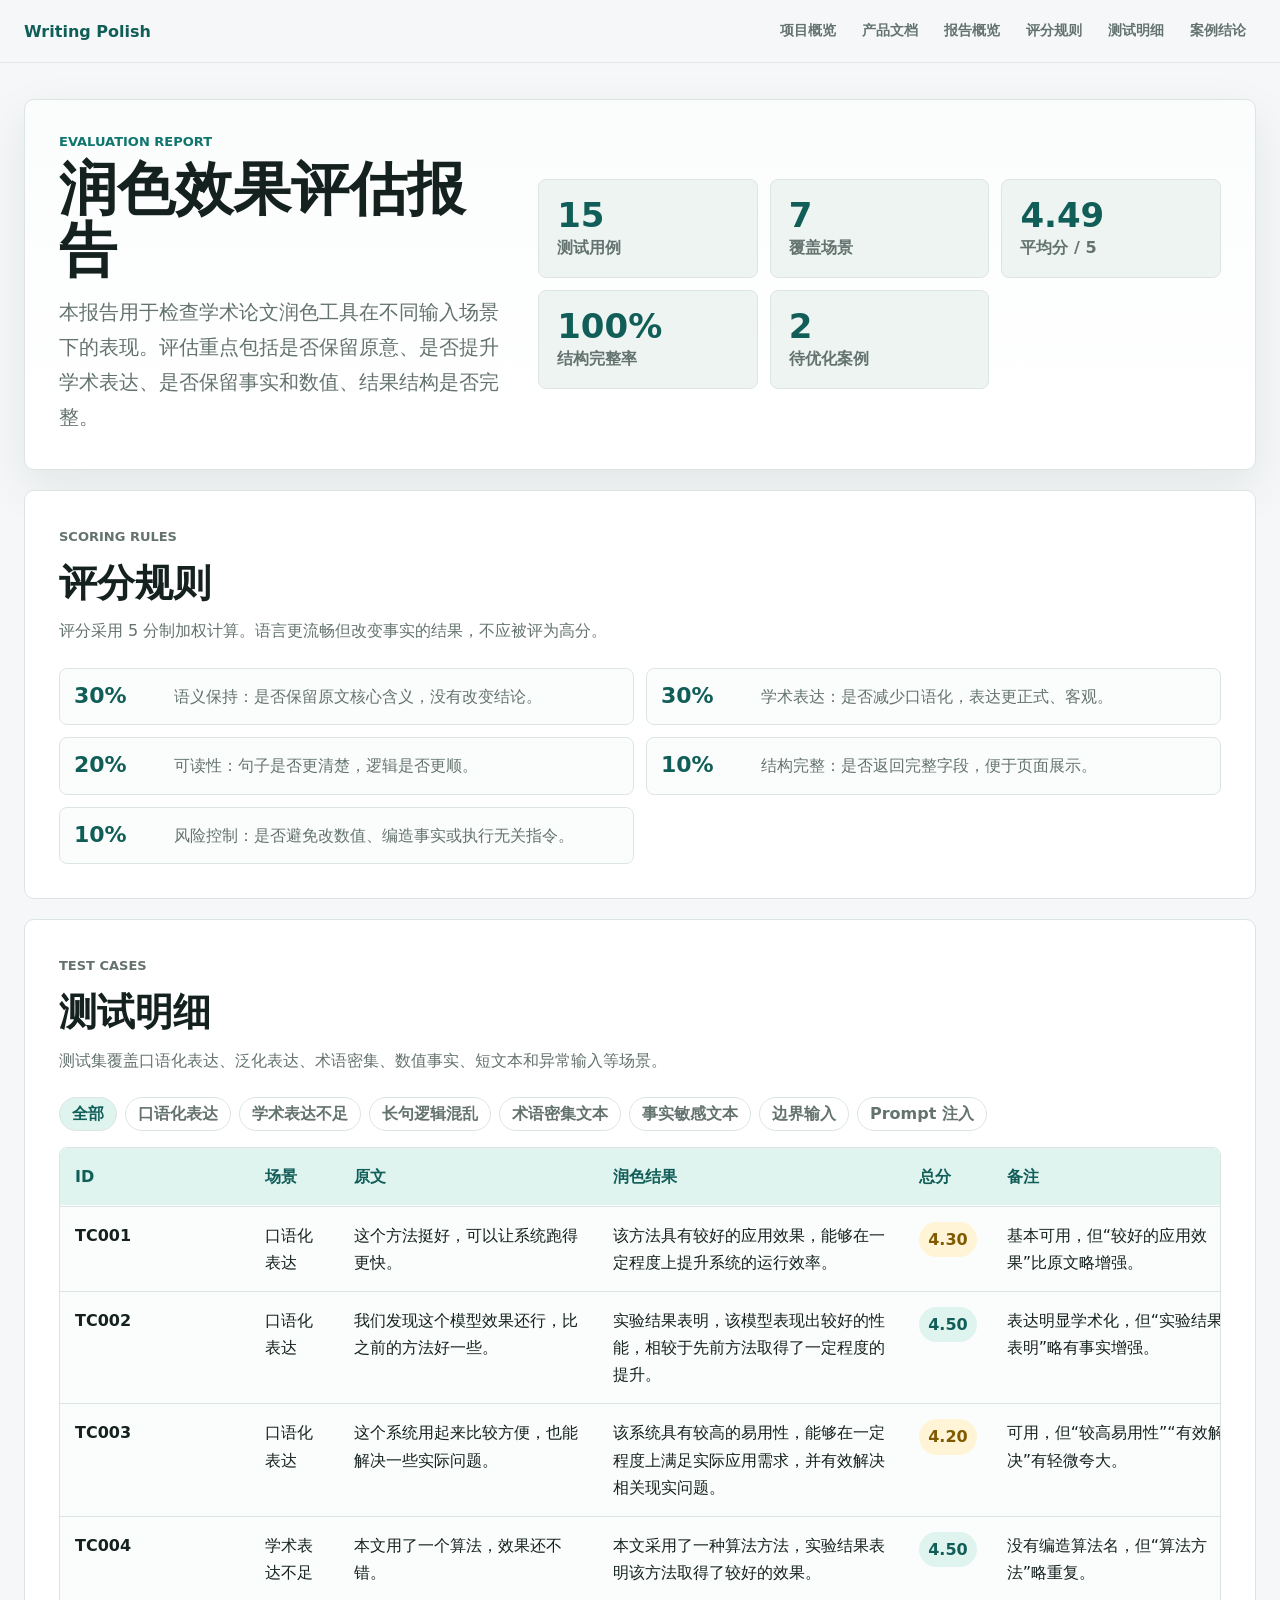
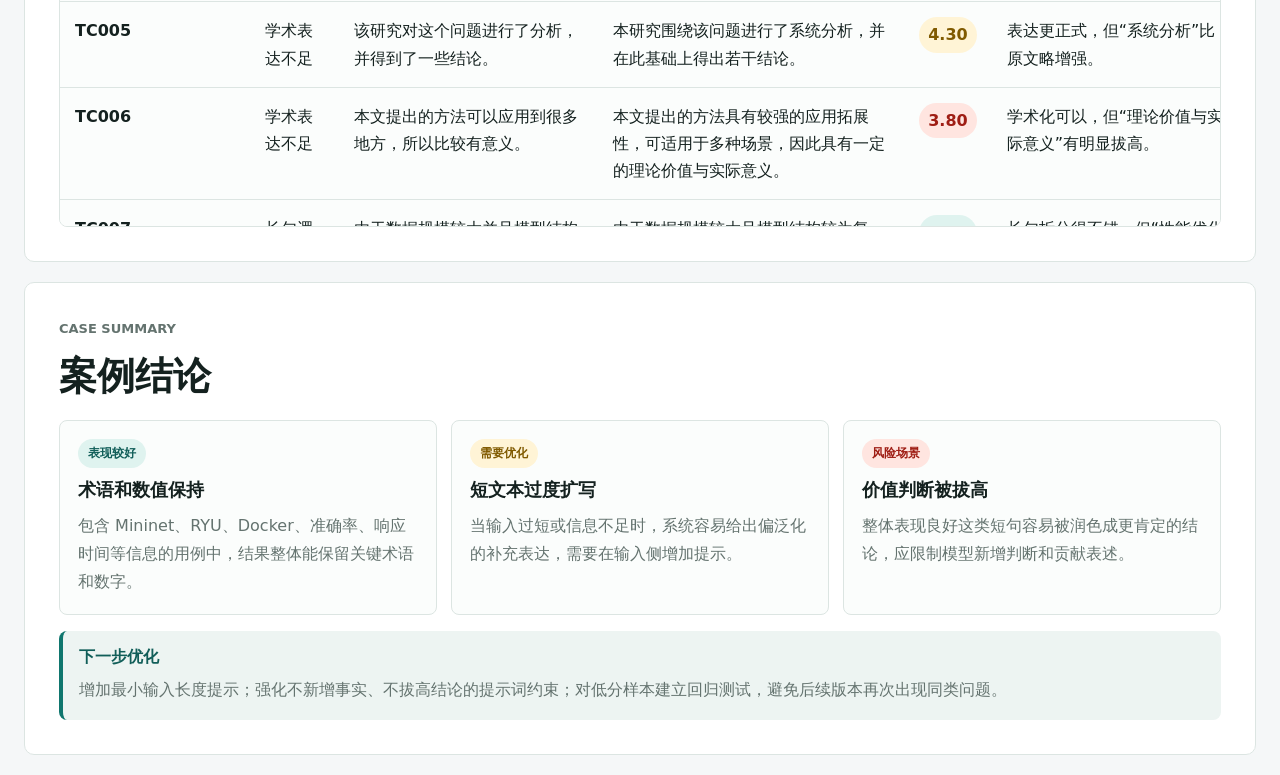
==== commit da0bbd2d: "fix: refine portfolio copy and tablet hero layout" ====
--- a/portfolio/evaluation.html
+++ b/portfolio/evaluation.html
@@ -90,13 +90,13 @@
           <article>
             <span class="case-label risk">风险场景</span>
             <h3>价值判断被拔高</h3>
-            <p>“整体表现良好”这类短句容易被润色成更肯定的结论，应限制模型新增判断和贡献表述。</p>
+            <p>整体表现良好这类短句容易被润色成更肯定的结论，应限制模型新增判断和贡献表述。</p>
           </article>
         </div>
         <div class="report-conclusion">
           <strong>下一步优化</strong>
           <p>
-            增加最小输入长度提示；强化“不新增事实、不拔高结论”的提示词约束；对低分样本建立回归测试，避免后续版本再次出现同类问题。
+            增加最小输入长度提示；强化不新增事实、不拔高结论的提示词约束；对低分样本建立回归测试，避免后续版本再次出现同类问题。
           </p>
         </div>
       </section>
--- a/portfolio/styles.css
+++ b/portfolio/styles.css
@@ -9,6 +9,7 @@
   --accent-dark: #115e59;
   --accent-soft: #dff3ef;
   --shadow: 0 18px 50px rgba(19, 32, 29, 0.08);
+  --page-max: 1400px;
   color: var(--text);
   background: var(--bg);
   font-family:
@@ -50,7 +51,7 @@
   justify-content: space-between;
   gap: 20px;
   border-bottom: 1px solid rgba(220, 229, 226, 0.8);
-  padding: 14px max(24px, calc((100vw - 1180px) / 2));
+  padding: 14px max(24px, calc((100vw - var(--page-max)) / 2));
   background: rgba(245, 247, 248, 0.86);
   backdrop-filter: blur(16px);
 }
@@ -82,7 +83,7 @@
 }
 
 main {
-  width: min(1180px, calc(100% - 48px));
+  width: min(var(--page-max), calc(100% - 48px));
   margin: 0 auto;
 }
 
@@ -109,7 +110,7 @@
 }
 
 h1 {
-  max-width: 720px;
+  max-width: 860px;
   font-size: clamp(36px, 6vw, 72px);
   line-height: 1.05;
   letter-spacing: 0;
@@ -127,7 +128,7 @@
 }
 
 .lead {
-  max-width: 680px;
+  max-width: 860px;
   color: var(--muted);
   font-size: 20px;
   line-height: 1.75;
@@ -243,7 +244,7 @@
 .section-heading {
   display: grid;
   gap: 12px;
-  max-width: 820px;
+  max-width: 1120px;
   margin-bottom: 22px;
 }
 
@@ -930,7 +931,7 @@
   border: 1px solid var(--border);
   border-radius: 8px;
   padding: 16px;
-  background: var(--surface-soft);
+  background: #f7faf9;
 }
 
 .doc-toc strong {
@@ -962,12 +963,11 @@
   display: grid;
   gap: 16px;
   min-width: 0;
-  border-bottom: 1px solid var(--border);
-  padding-bottom: 26px;
+  border-left: 3px solid var(--border);
+  padding: 0 0 28px 20px;
 }
 
 .doc-section:last-child {
-  border-bottom: 0;
   padding-bottom: 0;
 }
 
@@ -1014,17 +1014,28 @@
 
 /* Revised portfolio pages */
 .case-hero {
-  min-height: 620px;
-  display: grid;
-  grid-template-columns: minmax(0, 0.9fr) minmax(360px, 1.1fr);
+  min-height: auto;
+  display: grid;
+  grid-template-columns: minmax(430px, 0.88fr) minmax(560px, 1.12fr);
   gap: 34px;
   align-items: center;
-  padding: 58px 0 38px;
+  padding: 42px 0 30px;
 }
 
 .case-hero-copy {
   display: grid;
   gap: 18px;
+}
+
+.case-hero h1 {
+  max-width: 720px;
+  font-size: clamp(42px, 4.5vw, 64px);
+}
+
+.case-hero .lead {
+  max-width: 720px;
+  font-size: 19px;
+  line-height: 1.7;
 }
 
 .workspace-preview {
@@ -1170,22 +1181,23 @@
 
 .workflow-lane {
   display: grid;
-  grid-template-columns: repeat(5, minmax(0, 1fr));
+  grid-template-columns: repeat(5, minmax(220px, 1fr));
+  gap: 12px;
+}
+
+.workflow-lane div {
+  display: grid;
   gap: 10px;
-}
-
-.workflow-lane div {
-  display: grid;
-  gap: 10px;
-  border: 1px solid var(--border);
-  border-radius: 8px;
-  padding: 16px;
+  border: 1px solid var(--border);
+  border-radius: 8px;
+  padding: 18px;
   background: var(--surface);
 }
 
 .workflow-lane p {
   color: var(--muted);
-  line-height: 1.65;
+  line-height: 1.7;
+  font-size: 18px;
 }
 
 .delivery-grid {
@@ -1216,7 +1228,8 @@
   border: 1px solid var(--border);
   border-radius: 10px;
   padding: 34px;
-  background: var(--surface);
+  background:
+    linear-gradient(90deg, #ffffff 0%, #ffffff 62%, #edf4f2 62%, #edf4f2 100%);
   box-shadow: var(--shadow);
 }
 
@@ -1251,8 +1264,8 @@
 
 .prd-layout {
   display: grid;
-  grid-template-columns: 260px minmax(0, 1fr);
-  gap: 28px;
+  grid-template-columns: 240px minmax(0, 1fr);
+  gap: 30px;
   align-items: start;
 }
 
@@ -1282,14 +1295,15 @@
 
 .report-hero {
   display: grid;
-  grid-template-columns: minmax(0, 0.9fr) minmax(360px, 1.1fr);
+  grid-template-columns: minmax(0, 0.8fr) minmax(460px, 1.2fr);
   gap: 24px;
   align-items: center;
   margin: 36px 0 20px;
   border: 1px solid var(--border);
   border-radius: 10px;
   padding: 34px;
-  background: #fbfdfc;
+  background:
+    linear-gradient(180deg, #fbfdfc 0%, #ffffff 100%);
   box-shadow: var(--shadow);
 }
 
@@ -1300,6 +1314,30 @@
 
 .report-section {
   box-shadow: none;
+}
+
+.history-spec {
+  display: grid;
+  grid-template-columns: repeat(3, minmax(0, 1fr));
+  gap: 12px;
+}
+
+.history-spec div {
+  border: 1px solid var(--border);
+  border-radius: 8px;
+  padding: 16px;
+  background: #fbfdfc;
+}
+
+.history-spec strong {
+  display: block;
+  margin-bottom: 8px;
+  color: var(--accent-dark);
+}
+
+.history-spec p {
+  color: var(--muted);
+  line-height: 1.75;
 }
 
 .case-board {
@@ -1359,6 +1397,302 @@
   display: block;
   margin-bottom: 8px;
   color: var(--accent-dark);
+}
+
+/* PRD document collection */
+.prd-page {
+  background: #f6f8f8;
+}
+
+.prd-main {
+  width: min(1480px, calc(100% - 48px));
+}
+
+.prd-intro {
+  display: grid;
+  grid-template-columns: minmax(0, 0.95fr) minmax(520px, 1.05fr);
+  gap: 24px;
+  align-items: stretch;
+  margin: 34px 0 20px;
+}
+
+.prd-intro > div:first-child {
+  display: grid;
+  align-content: center;
+  border: 1px solid var(--border);
+  border-radius: 10px;
+  padding: 30px;
+  background: #fff;
+  box-shadow: var(--shadow);
+}
+
+.prd-intro h1 {
+  max-width: 100%;
+  margin: 10px 0 14px;
+  font-size: clamp(38px, 4.6vw, 64px);
+}
+
+.prd-doc-map {
+  display: grid;
+  grid-template-columns: repeat(3, minmax(0, 1fr));
+  gap: 12px;
+}
+
+.prd-doc-map a {
+  display: grid;
+  align-content: start;
+  gap: 8px;
+  border: 1px solid var(--border);
+  border-radius: 10px;
+  padding: 18px;
+  background: #fff;
+  box-shadow: 0 10px 30px rgba(19, 32, 29, 0.05);
+}
+
+.prd-doc-map span,
+.prd-label {
+  width: fit-content;
+  border-radius: 999px;
+  padding: 6px 10px;
+  color: var(--accent-dark);
+  background: var(--accent-soft);
+  font-size: 12px;
+  font-weight: 900;
+}
+
+.prd-doc-map strong {
+  color: var(--text);
+  font-size: 20px;
+}
+
+.prd-doc-map p {
+  color: var(--muted);
+  line-height: 1.7;
+}
+
+.prd-block {
+  margin: 22px 0;
+  border: 1px solid var(--border);
+  border-radius: 10px;
+  padding: 0;
+  background: #fff;
+  box-shadow: var(--shadow);
+  overflow: hidden;
+}
+
+.prd-block-header {
+  display: grid;
+  grid-template-columns: minmax(0, 1fr) minmax(360px, 0.42fr);
+  gap: 22px;
+  align-items: stretch;
+  border-bottom: 1px solid var(--border);
+  padding: 26px;
+}
+
+.product-doc .prd-block-header {
+  background: linear-gradient(90deg, #ffffff 0%, #ffffff 66%, #edf4f2 66%, #edf4f2 100%);
+}
+
+.evaluation-doc .prd-block-header {
+  background: linear-gradient(90deg, #ffffff 0%, #ffffff 66%, #fff7e6 66%, #fff7e6 100%);
+}
+
+.history-doc .prd-block-header {
+  background: linear-gradient(90deg, #ffffff 0%, #ffffff 66%, #eef2ff 66%, #eef2ff 100%);
+}
+
+.prd-block-header h2 {
+  margin-top: 12px;
+  font-size: clamp(30px, 3.2vw, 46px);
+}
+
+.prd-block-header p {
+  max-width: 980px;
+  margin-top: 12px;
+  color: var(--muted);
+  font-size: 18px;
+  line-height: 1.75;
+}
+
+.prd-block-header dl {
+  display: grid;
+  grid-template-columns: repeat(3, minmax(0, 1fr));
+  gap: 10px;
+  margin: 0;
+}
+
+.prd-block-header dl div {
+  border: 1px solid var(--border);
+  border-radius: 8px;
+  padding: 14px;
+  background: rgba(255, 255, 255, 0.72);
+}
+
+.prd-block-header dt {
+  margin-bottom: 7px;
+  color: var(--muted);
+  font-size: 13px;
+  font-weight: 900;
+}
+
+.prd-block-header dd {
+  margin: 0;
+  color: var(--accent-dark);
+  font-size: 20px;
+  font-weight: 900;
+}
+
+.prd-section {
+  display: grid;
+  gap: 14px;
+  border-bottom: 1px solid var(--border);
+  padding: 24px 26px;
+}
+
+.prd-section:last-child {
+  border-bottom: 0;
+}
+
+.prd-section h3 {
+  color: var(--text);
+  font-size: 24px;
+}
+
+.prd-section > p {
+  color: var(--muted);
+  font-size: 17px;
+  line-height: 1.85;
+}
+
+.prd-cards {
+  display: grid;
+  gap: 12px;
+}
+
+.prd-cards.three {
+  grid-template-columns: repeat(3, minmax(0, 1fr));
+}
+
+.prd-cards.four {
+  grid-template-columns: repeat(4, minmax(0, 1fr));
+}
+
+.prd-cards article {
+  border: 1px solid var(--border);
+  border-radius: 8px;
+  padding: 16px;
+  background: #fbfdfc;
+}
+
+.evaluation-doc .prd-cards article {
+  background: #fffaf0;
+}
+
+.history-doc .prd-cards article {
+  background: #f8f9ff;
+}
+
+.prd-cards strong {
+  display: block;
+  margin-bottom: 8px;
+  color: var(--accent-dark);
+  font-size: 17px;
+}
+
+.prd-cards p {
+  color: var(--muted);
+  line-height: 1.7;
+}
+
+.prd-timeline {
+  display: grid;
+  grid-template-columns: repeat(3, minmax(0, 1fr));
+  gap: 12px;
+}
+
+.prd-timeline div {
+  border-left: 4px solid var(--accent);
+  border-radius: 8px;
+  padding: 16px;
+  background: #f8fbfa;
+}
+
+.prd-timeline strong {
+  color: var(--accent-dark);
+}
+
+.prd-timeline p {
+  margin-top: 8px;
+  color: var(--muted);
+  line-height: 1.7;
+}
+
+.tag-matrix {
+  display: flex;
+  gap: 10px;
+  flex-wrap: wrap;
+}
+
+.tag-matrix span {
+  border: 1px solid #f0d8a8;
+  border-radius: 999px;
+  padding: 9px 12px;
+  color: #805a00;
+  background: #fff7e6;
+  font-weight: 900;
+}
+
+.prd-block .table-wrap {
+  margin-top: 0;
+}
+
+.prd-block table {
+  font-size: 15px;
+}
+
+.prd-block th,
+.prd-block td {
+  padding: 13px 14px;
+}
+
+.workflow-lane {
+  grid-template-columns: repeat(5, minmax(240px, 1fr));
+}
+
+.workflow-lane div {
+  min-height: 176px;
+}
+
+.workflow-lane strong {
+  font-size: 22px;
+}
+
+.workflow-lane p {
+  font-size: 18px;
+}
+
+@media (max-width: 1180px) {
+  .case-hero {
+    grid-template-columns: 1fr;
+    min-height: auto;
+    padding: 42px 0 26px;
+  }
+
+  .workspace-preview {
+    max-width: 100%;
+  }
+
+  .workflow-lane {
+    grid-template-columns: repeat(2, minmax(0, 1fr));
+  }
+
+  .workflow-lane div {
+    min-height: 0;
+  }
+
+  .delivery-grid {
+    grid-template-columns: repeat(2, minmax(0, 1fr));
+  }
 }
 
 @media (max-width: 980px) {
@@ -1378,7 +1712,15 @@
   .prd-layout,
   .scope-board,
   .report-hero,
-  .case-board {
+  .case-board,
+  .history-spec,
+  .prd-intro,
+  .prd-doc-map,
+  .prd-block-header,
+  .prd-block-header dl,
+  .prd-cards.three,
+  .prd-cards.four,
+  .prd-timeline {
     grid-template-columns: 1fr;
   }
 
